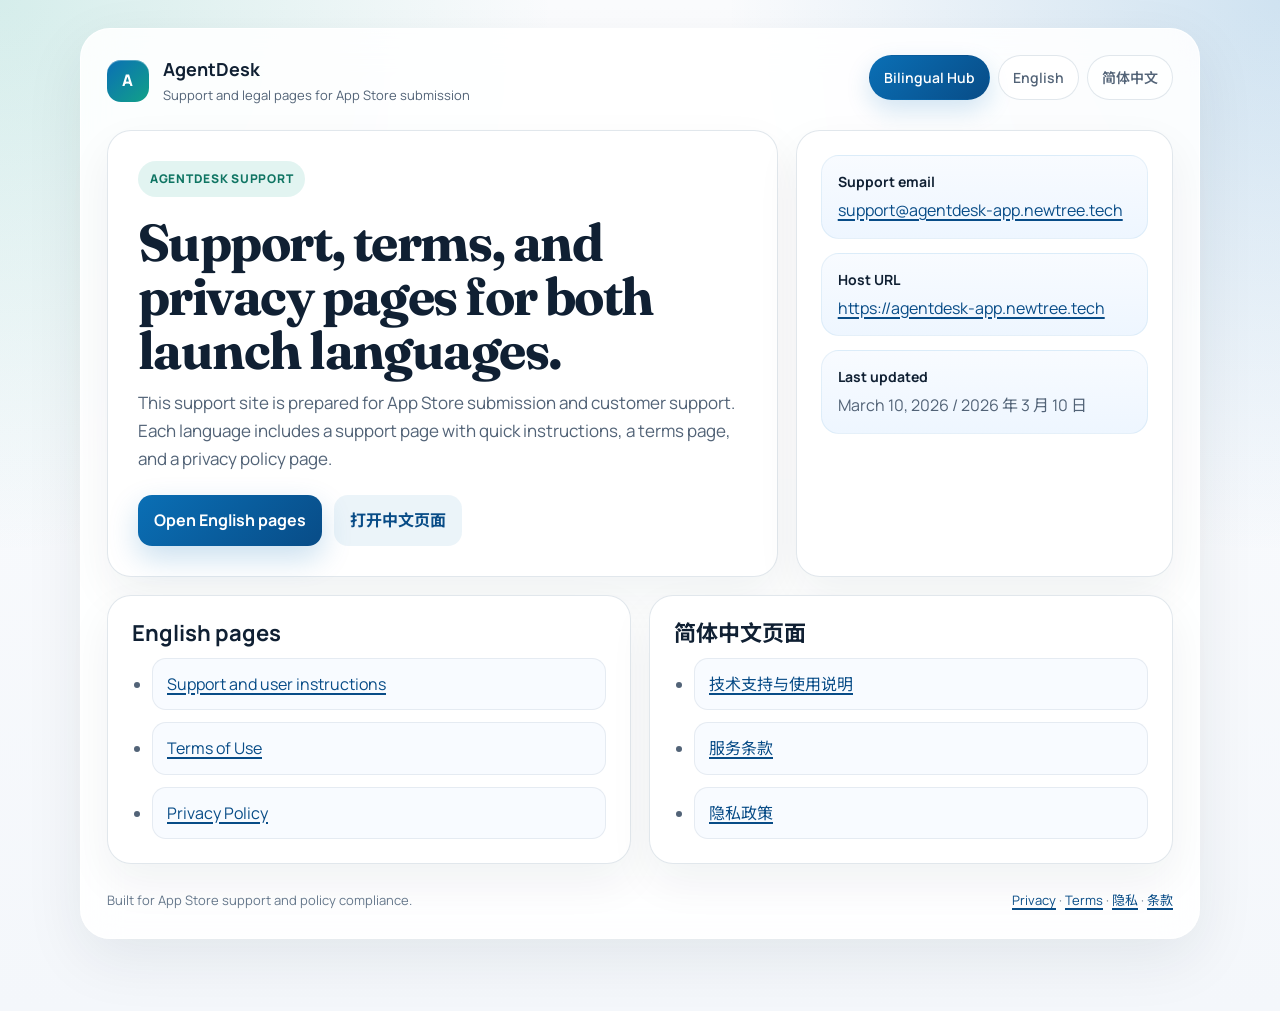
==== docs/index.html @ c3d72cb9 "Initial commit" ====
<!doctype html>
<html lang="en">
<head>
  <meta charset="utf-8">
  <meta name="viewport" content="width=device-width, initial-scale=1">
  <title>AgentDesk Support Hub</title>
  <meta name="description" content="Localized AgentDesk support, terms, and privacy pages for English and Simplified Chinese App Store users.">
  <link rel="stylesheet" href="./assets/styles.css">
</head>
<body>
  <main class="container">
    <div class="shell">
      <header class="site-header">
        <a class="brand" href="https://agentdesk-app.newtree.tech">
          <span class="brand-mark">A</span>
          <span class="brand-copy">
            <strong>AgentDesk</strong>
            <span>Support and legal pages for App Store submission</span>
          </span>
        </a>
        <div class="header-actions">
          <nav class="nav-row" aria-label="Language switch">
            <a class="pill active" href="./index.html">Bilingual Hub</a>
            <a class="pill" href="./en/index.html">English</a>
            <a class="pill" href="./zh/index.html">简体中文</a>
          </nav>
        </div>
      </header>

      <section class="hero">
        <div class="hero-main">
          <span class="kicker">AgentDesk Support</span>
          <h1>Support, terms, and privacy pages for both launch languages.</h1>
          <p>This support site is prepared for App Store submission and customer support. Each language includes a support page with quick instructions, a terms page, and a privacy policy page.</p>
          <div class="hero-actions">
            <a class="button-link primary" href="./en/index.html">Open English pages</a>
            <a class="button-link secondary" href="./zh/index.html">打开中文页面</a>
          </div>
        </div>
        <aside class="hero-side">
          <div class="meta-block">
            <strong>Support email</strong>
            <p><a href="mailto:support@agentdesk-app.newtree.tech">support@agentdesk-app.newtree.tech</a></p>
          </div>
          <div class="meta-block">
            <strong>Host URL</strong>
            <p><a href="https://agentdesk-app.newtree.tech">https://agentdesk-app.newtree.tech</a></p>
          </div>
          <div class="meta-block">
            <strong>Last updated</strong>
            <p>March 10, 2026 / 2026 年 3 月 10 日</p>
          </div>
        </aside>
      </section>

      <section class="grid">
        <article class="panel">
          <h2>English pages</h2>
          <ul class="link-list">
            <li><a href="./en/index.html">Support and user instructions</a></li>
            <li><a href="./en/terms.html">Terms of Use</a></li>
            <li><a href="./en/privacy.html">Privacy Policy</a></li>
          </ul>
        </article>
        <article class="panel">
          <h2>简体中文页面</h2>
          <ul class="link-list">
            <li><a href="./zh/index.html">技术支持与使用说明</a></li>
            <li><a href="./zh/terms.html">服务条款</a></li>
            <li><a href="./zh/privacy.html">隐私政策</a></li>
          </ul>
        </article>
      </section>

      <footer class="site-footer">
        <span>Built for App Store support and policy compliance.</span>
        <span><a href="./en/privacy.html">Privacy</a> · <a href="./en/terms.html">Terms</a> · <a href="./zh/privacy.html">隐私</a> · <a href="./zh/terms.html">条款</a></span>
      </footer>
    </div>
  </main>
</body>
</html>
---- docs/assets/styles.css ----
@import url('https://fonts.googleapis.com/css2?family=Fraunces:wght@600;700&family=Manrope:wght@400;500;600;700;800&family=Noto+Sans+SC:wght@400;500;700&display=swap');

:root {
  --bg: #f4f7fb;
  --bg-strong: #e8f0fb;
  --surface: rgba(255, 255, 255, 0.88);
  --surface-strong: #ffffff;
  --border: rgba(12, 60, 96, 0.12);
  --text: #102033;
  --muted: #526377;
  --brand: #0a6fb5;
  --brand-strong: #084c87;
  --accent: #12a188;
  --warm: #f29d52;
  --shadow: 0 20px 60px rgba(16, 32, 51, 0.08);
  --radius-xl: 24px;
  --radius-lg: 18px;
  --radius-md: 14px;
}

* {
  box-sizing: border-box;
}

html {
  scroll-behavior: smooth;
}

body {
  margin: 0;
  color: var(--text);
  font-family: 'Manrope', 'Noto Sans SC', 'PingFang SC', 'Hiragino Sans GB', sans-serif;
  background:
    radial-gradient(circle at top left, rgba(18, 161, 136, 0.16), transparent 34%),
    radial-gradient(circle at top right, rgba(10, 111, 181, 0.18), transparent 34%),
    linear-gradient(180deg, #fbfcfe 0%, var(--bg) 100%);
  line-height: 1.65;
}

body.lang-zh {
  font-family: 'Noto Sans SC', 'Manrope', 'PingFang SC', 'Hiragino Sans GB', sans-serif;
}

img {
  max-width: 100%;
  display: block;
}

a {
  color: var(--brand-strong);
  text-decoration-thickness: 1.5px;
  text-underline-offset: 3px;
}

p,
li {
  color: var(--muted);
}

.container {
  width: min(1120px, calc(100% - 32px));
  margin: 0 auto;
  padding: 28px 0 72px;
}

.shell {
  background: var(--surface);
  backdrop-filter: blur(18px);
  border: 1px solid rgba(255, 255, 255, 0.8);
  border-radius: 30px;
  box-shadow: var(--shadow);
  padding: 26px;
}

.site-header {
  display: flex;
  align-items: flex-start;
  justify-content: space-between;
  gap: 18px;
  margin-bottom: 24px;
}

.brand {
  display: inline-flex;
  align-items: center;
  gap: 14px;
  color: var(--text);
  text-decoration: none;
}

.brand-mark {
  width: 42px;
  height: 42px;
  border-radius: 14px;
  display: grid;
  place-items: center;
  color: #fff;
  font-weight: 800;
  letter-spacing: 0.03em;
  background: linear-gradient(135deg, var(--brand), var(--accent));
  box-shadow: inset 0 1px 0 rgba(255, 255, 255, 0.3);
}

.brand-copy strong {
  display: block;
  font-size: 18px;
}

.brand-copy span {
  display: block;
  font-size: 13px;
  color: var(--muted);
}

.header-actions {
  display: flex;
  flex-direction: column;
  gap: 10px;
  align-items: flex-end;
}

.nav-row {
  display: flex;
  gap: 8px;
  flex-wrap: wrap;
  justify-content: flex-end;
}

.pill {
  display: inline-flex;
  align-items: center;
  justify-content: center;
  min-height: 42px;
  padding: 10px 14px;
  border-radius: 999px;
  border: 1px solid var(--border);
  background: rgba(255, 255, 255, 0.76);
  color: var(--muted);
  text-decoration: none;
  font-size: 14px;
  font-weight: 600;
}

.pill:hover,
.pill:focus-visible {
  border-color: rgba(10, 111, 181, 0.3);
  color: var(--brand-strong);
  outline: none;
}

.pill.active {
  color: #fff;
  background: linear-gradient(135deg, var(--brand), var(--brand-strong));
  border-color: transparent;
  box-shadow: 0 10px 24px rgba(10, 111, 181, 0.18);
}

.hero {
  display: grid;
  grid-template-columns: minmax(0, 1.6fr) minmax(280px, 0.9fr);
  gap: 18px;
  margin-bottom: 18px;
}

.hero-main,
.hero-side,
.panel,
.article {
  border-radius: var(--radius-xl);
  border: 1px solid var(--border);
  background: var(--surface-strong);
  box-shadow: 0 18px 45px rgba(16, 32, 51, 0.06);
}

.hero-main {
  padding: 30px;
}

.kicker {
  display: inline-flex;
  align-items: center;
  gap: 8px;
  padding: 8px 12px;
  border-radius: 999px;
  background: rgba(18, 161, 136, 0.12);
  color: #0f7563;
  font-size: 12px;
  font-weight: 800;
  letter-spacing: 0.06em;
  text-transform: uppercase;
}

h1,
.article h1 {
  margin: 18px 0 12px;
  font-family: 'Fraunces', 'Noto Sans SC', serif;
  font-size: clamp(34px, 5vw, 52px);
  line-height: 1.04;
  letter-spacing: -0.03em;
}

.hero-main p {
  margin: 0 0 12px;
  font-size: 17px;
}

.hero-actions {
  display: flex;
  flex-wrap: wrap;
  gap: 12px;
  margin-top: 22px;
}

.button-link {
  display: inline-flex;
  align-items: center;
  justify-content: center;
  min-height: 48px;
  padding: 12px 16px;
  border-radius: 14px;
  text-decoration: none;
  font-weight: 700;
}

.button-link.primary {
  color: #fff;
  background: linear-gradient(135deg, var(--brand), var(--brand-strong));
  box-shadow: 0 12px 30px rgba(10, 111, 181, 0.22);
}

.button-link.secondary {
  color: var(--brand-strong);
  background: rgba(10, 111, 181, 0.08);
}

.hero-side {
  padding: 24px;
  display: grid;
  gap: 14px;
  align-content: start;
}

.meta-block {
  padding: 14px 16px;
  border-radius: var(--radius-lg);
  background: linear-gradient(180deg, #f8fbff 0%, #eef6ff 100%);
  border: 1px solid rgba(10, 111, 181, 0.08);
}

.meta-block strong {
  display: block;
  margin-bottom: 4px;
  font-size: 14px;
}

.grid {
  display: grid;
  gap: 18px;
  grid-template-columns: repeat(auto-fit, minmax(240px, 1fr));
  margin-bottom: 18px;
}

.panel {
  padding: 24px;
}

.panel h2,
.article h2 {
  margin: 0 0 12px;
  font-size: 22px;
  line-height: 1.2;
}

.article {
  padding: 28px;
  margin-bottom: 18px;
}

.article h2 {
  margin-top: 24px;
}

.article h2:first-of-type {
  margin-top: 18px;
}

.article ul,
.article ol,
.panel ul,
.panel ol {
  margin: 0;
  padding-left: 20px;
}

.info-list,
.step-list,
.link-list {
  display: grid;
  gap: 12px;
}

.step-list li,
.info-list li,
.link-list li {
  padding: 12px 14px;
  border-radius: var(--radius-md);
  border: 1px solid rgba(12, 60, 96, 0.08);
  background: #f8fbff;
}

.checklist {
  display: grid;
  gap: 10px;
}

.checklist p,
.faq-item p,
.meta-block p,
.note {
  margin: 0;
}

.callout {
  padding: 16px 18px;
  border-radius: var(--radius-lg);
  border: 1px solid rgba(242, 157, 82, 0.25);
  background: linear-gradient(180deg, rgba(242, 157, 82, 0.12), rgba(242, 157, 82, 0.05));
}

.callout strong {
  display: block;
  margin-bottom: 6px;
}

.faq {
  display: grid;
  gap: 12px;
}

.faq-item {
  padding: 16px 18px;
  border-radius: var(--radius-lg);
  border: 1px solid rgba(12, 60, 96, 0.08);
  background: linear-gradient(180deg, #ffffff 0%, #f9fbfe 100%);
}

.faq-item strong {
  display: block;
  margin-bottom: 6px;
}

.site-footer {
  display: flex;
  justify-content: space-between;
  gap: 16px;
  flex-wrap: wrap;
  padding-top: 8px;
  color: #66788c;
  font-size: 13px;
}

.hero-links,
.inline-links {
  display: flex;
  flex-wrap: wrap;
  gap: 10px 14px;
}

.hero-links a,
.inline-links a {
  font-weight: 700;
}

@media (max-width: 900px) {
  .hero {
    grid-template-columns: 1fr;
  }

  .site-header,
  .header-actions {
    align-items: stretch;
  }

  .site-header {
    flex-direction: column;
  }

  .nav-row {
    justify-content: flex-start;
  }
}

@media (max-width: 640px) {
  .container {
    width: min(100% - 20px, 1120px);
    padding: 12px 0 44px;
  }

  .shell,
  .article,
  .hero-main,
  .hero-side,
  .panel {
    padding: 20px;
  }

  h1,
  .article h1 {
    font-size: 32px;
  }

  .pill,
  .button-link {
    width: 100%;
  }

  .hero-actions,
  .hero-links,
  .inline-links {
    flex-direction: column;
  }
}
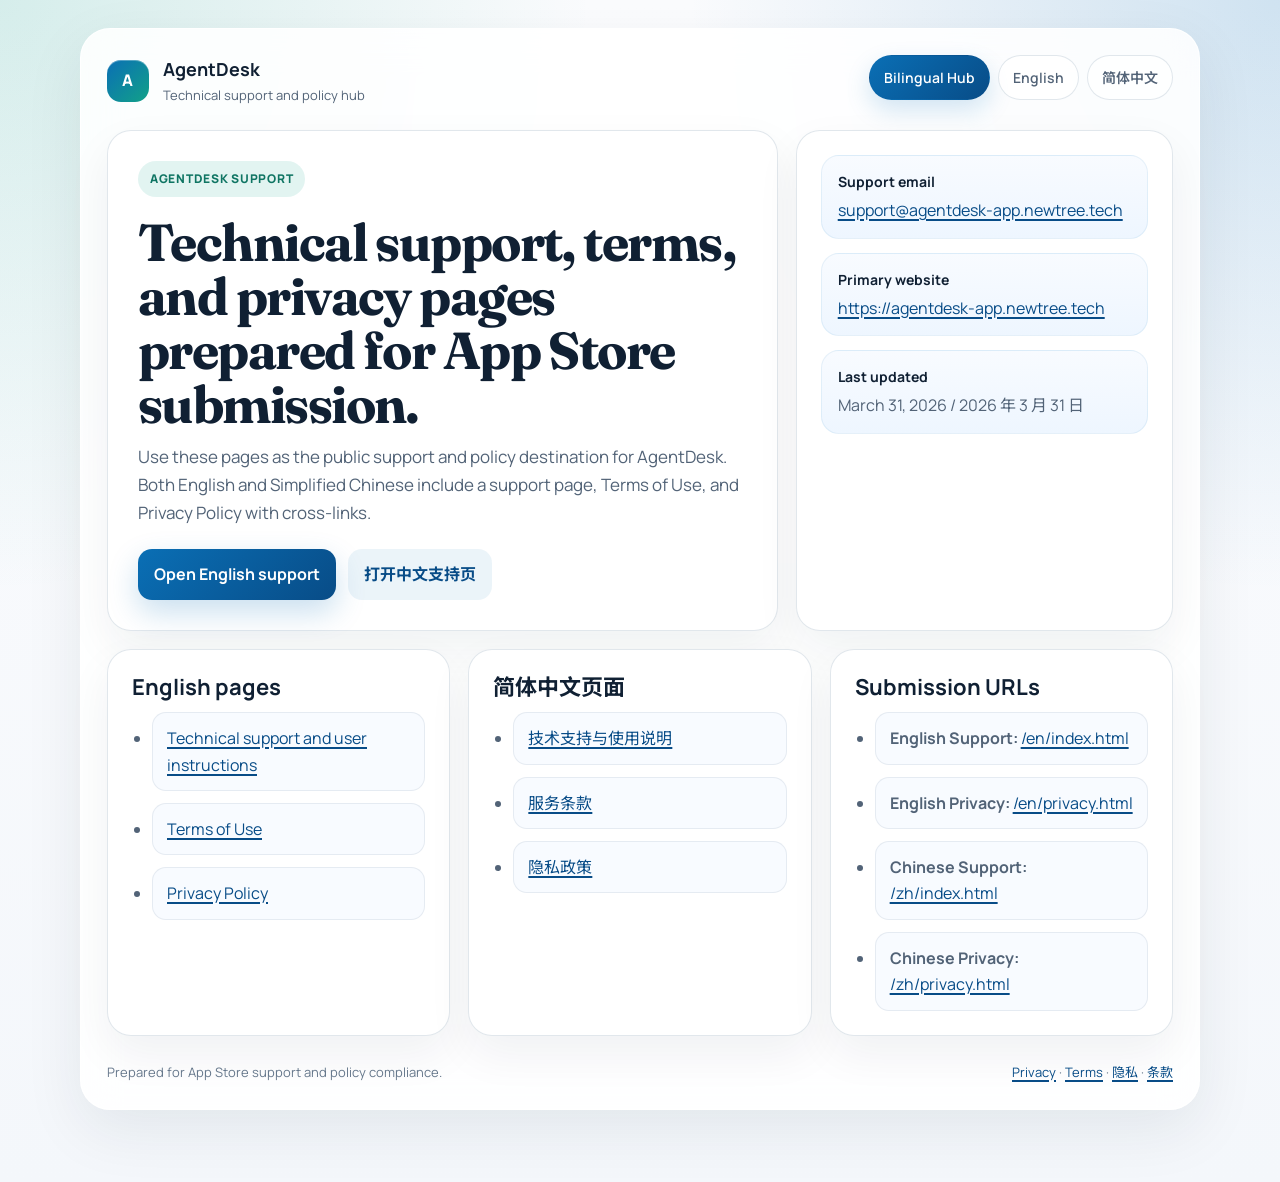
==== commit 787ab966: "Update docs site HTML (en/zh index, privacy, terms) Made-with: Cursor" ====
--- a/docs/index.html
+++ b/docs/index.html
@@ -4,18 +4,18 @@
   <meta charset="utf-8">
   <meta name="viewport" content="width=device-width, initial-scale=1">
   <title>AgentDesk Support Hub</title>
-  <meta name="description" content="Localized AgentDesk support, terms, and privacy pages for English and Simplified Chinese App Store users.">
+  <meta name="description" content="AgentDesk technical support, terms of use, and privacy policy pages for English and Simplified Chinese App Store users.">
   <link rel="stylesheet" href="./assets/styles.css">
 </head>
 <body>
   <main class="container">
     <div class="shell">
       <header class="site-header">
-        <a class="brand" href="https://agentdesk-app.newtree.tech">
+        <a class="brand" href="./index.html">
           <span class="brand-mark">A</span>
           <span class="brand-copy">
             <strong>AgentDesk</strong>
-            <span>Support and legal pages for App Store submission</span>
+            <span>Technical support and policy hub</span>
           </span>
         </a>
         <div class="header-actions">
@@ -30,11 +30,11 @@
       <section class="hero">
         <div class="hero-main">
           <span class="kicker">AgentDesk Support</span>
-          <h1>Support, terms, and privacy pages for both launch languages.</h1>
-          <p>This support site is prepared for App Store submission and customer support. Each language includes a support page with quick instructions, a terms page, and a privacy policy page.</p>
+          <h1>Technical support, terms, and privacy pages prepared for App Store submission.</h1>
+          <p>Use these pages as the public support and policy destination for AgentDesk. Both English and Simplified Chinese include a support page, Terms of Use, and Privacy Policy with cross-links.</p>
           <div class="hero-actions">
-            <a class="button-link primary" href="./en/index.html">Open English pages</a>
-            <a class="button-link secondary" href="./zh/index.html">打开中文页面</a>
+            <a class="button-link primary" href="./en/index.html">Open English support</a>
+            <a class="button-link secondary" href="./zh/index.html">打开中文支持页</a>
           </div>
         </div>
         <aside class="hero-side">
@@ -43,12 +43,12 @@
             <p><a href="mailto:support@agentdesk-app.newtree.tech">support@agentdesk-app.newtree.tech</a></p>
           </div>
           <div class="meta-block">
-            <strong>Host URL</strong>
+            <strong>Primary website</strong>
             <p><a href="https://agentdesk-app.newtree.tech">https://agentdesk-app.newtree.tech</a></p>
           </div>
           <div class="meta-block">
             <strong>Last updated</strong>
-            <p>March 10, 2026 / 2026 年 3 月 10 日</p>
+            <p>March 31, 2026 / 2026 年 3 月 31 日</p>
           </div>
         </aside>
       </section>
@@ -57,7 +57,7 @@
         <article class="panel">
           <h2>English pages</h2>
           <ul class="link-list">
-            <li><a href="./en/index.html">Support and user instructions</a></li>
+            <li><a href="./en/index.html">Technical support and user instructions</a></li>
             <li><a href="./en/terms.html">Terms of Use</a></li>
             <li><a href="./en/privacy.html">Privacy Policy</a></li>
           </ul>
@@ -70,10 +70,19 @@
             <li><a href="./zh/privacy.html">隐私政策</a></li>
           </ul>
         </article>
+        <article class="panel">
+          <h2>Submission URLs</h2>
+          <ul class="link-list">
+            <li><strong>English Support:</strong> <a href="https://agentdesk-app.newtree.tech/en/index.html">/en/index.html</a></li>
+            <li><strong>English Privacy:</strong> <a href="https://agentdesk-app.newtree.tech/en/privacy.html">/en/privacy.html</a></li>
+            <li><strong>Chinese Support:</strong> <a href="https://agentdesk-app.newtree.tech/zh/index.html">/zh/index.html</a></li>
+            <li><strong>Chinese Privacy:</strong> <a href="https://agentdesk-app.newtree.tech/zh/privacy.html">/zh/privacy.html</a></li>
+          </ul>
+        </article>
       </section>
 
       <footer class="site-footer">
-        <span>Built for App Store support and policy compliance.</span>
+        <span>Prepared for App Store support and policy compliance.</span>
         <span><a href="./en/privacy.html">Privacy</a> · <a href="./en/terms.html">Terms</a> · <a href="./zh/privacy.html">隐私</a> · <a href="./zh/terms.html">条款</a></span>
       </footer>
     </div>
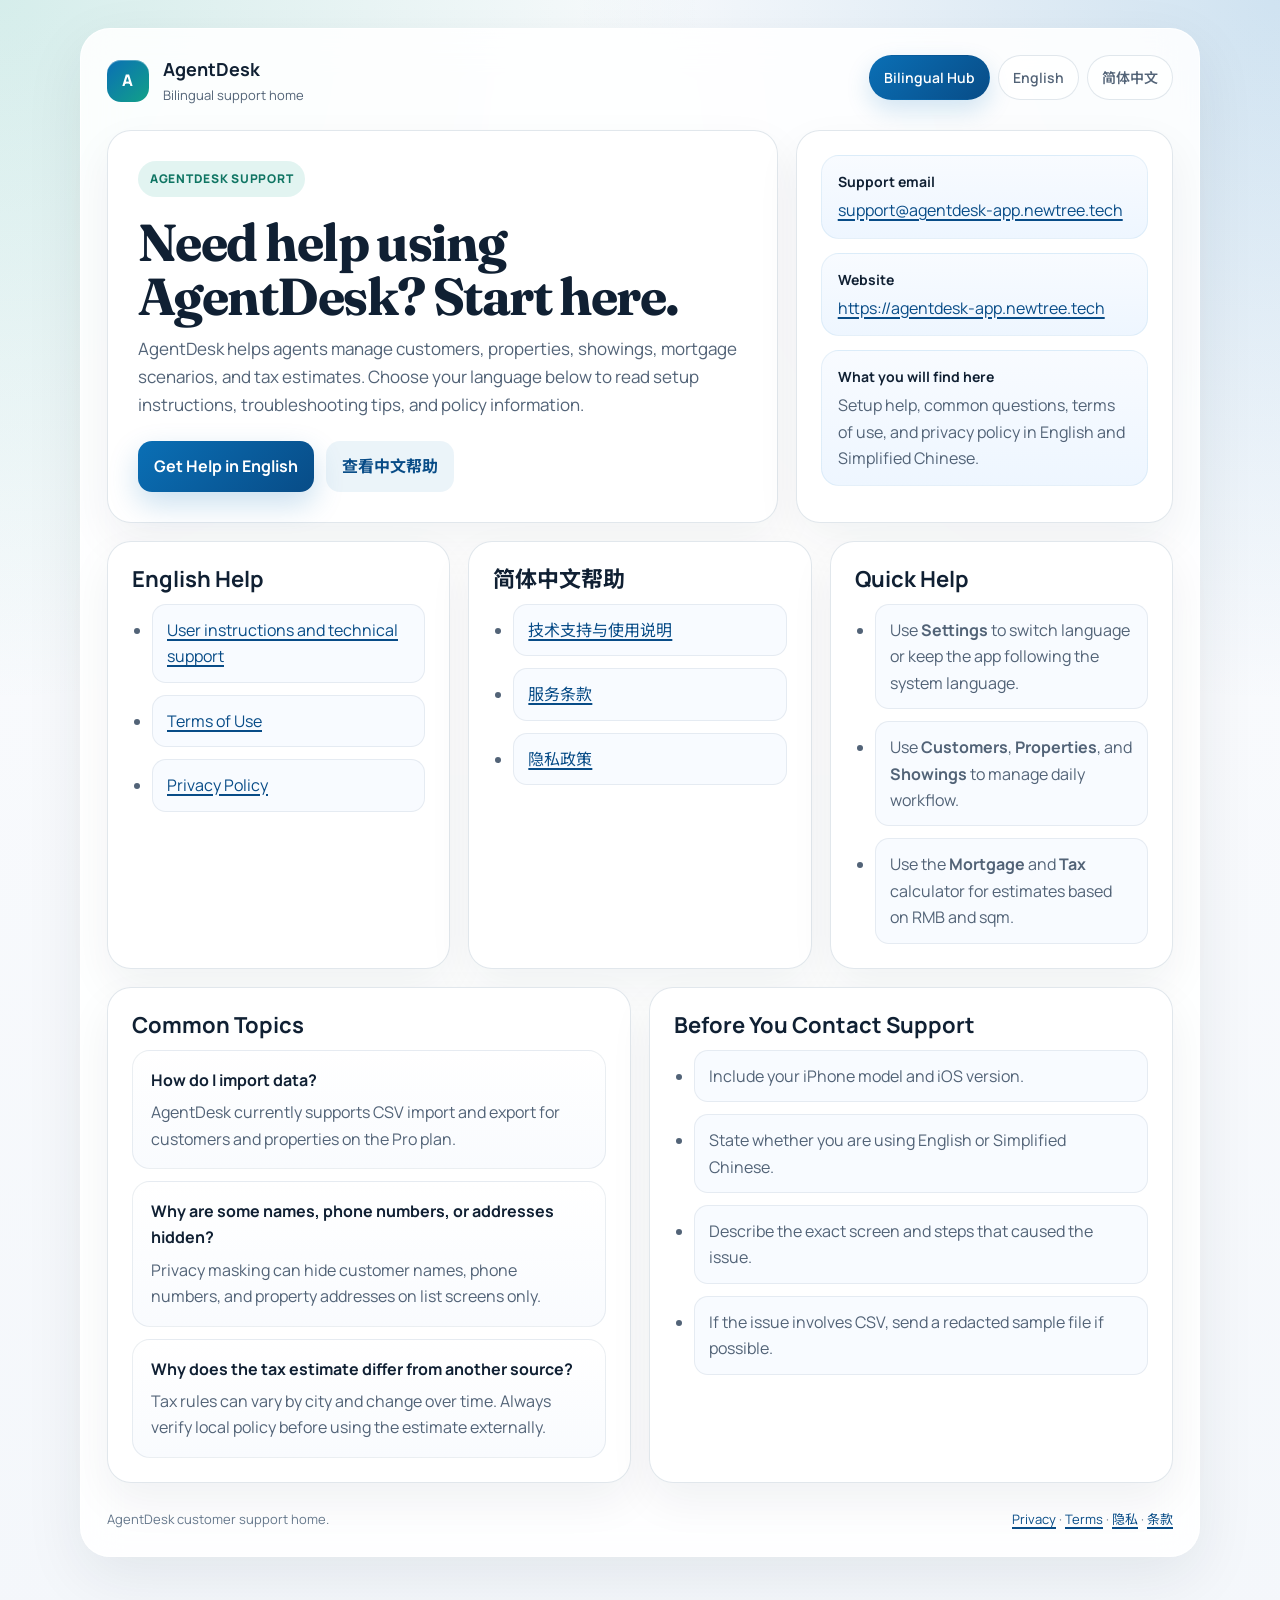
==== commit d35241be: "Update docs root index page Made-with: Cursor" ====
--- a/docs/index.html
+++ b/docs/index.html
@@ -4,7 +4,7 @@
   <meta charset="utf-8">
   <meta name="viewport" content="width=device-width, initial-scale=1">
   <title>AgentDesk Support Hub</title>
-  <meta name="description" content="AgentDesk technical support, terms of use, and privacy policy pages for English and Simplified Chinese App Store users.">
+  <meta name="description" content="AgentDesk support home with bilingual help links, contact information, and quick guidance for customers using the app.">
   <link rel="stylesheet" href="./assets/styles.css">
 </head>
 <body>
@@ -15,7 +15,7 @@
           <span class="brand-mark">A</span>
           <span class="brand-copy">
             <strong>AgentDesk</strong>
-            <span>Technical support and policy hub</span>
+            <span>Bilingual support home</span>
           </span>
         </a>
         <div class="header-actions">
@@ -30,11 +30,11 @@
       <section class="hero">
         <div class="hero-main">
           <span class="kicker">AgentDesk Support</span>
-          <h1>Technical support, terms, and privacy pages prepared for App Store submission.</h1>
-          <p>Use these pages as the public support and policy destination for AgentDesk. Both English and Simplified Chinese include a support page, Terms of Use, and Privacy Policy with cross-links.</p>
+          <h1>Need help using AgentDesk? Start here.</h1>
+          <p>AgentDesk helps agents manage customers, properties, showings, mortgage scenarios, and tax estimates. Choose your language below to read setup instructions, troubleshooting tips, and policy information.</p>
           <div class="hero-actions">
-            <a class="button-link primary" href="./en/index.html">Open English support</a>
-            <a class="button-link secondary" href="./zh/index.html">打开中文支持页</a>
+            <a class="button-link primary" href="./en/index.html">Get Help in English</a>
+            <a class="button-link secondary" href="./zh/index.html">查看中文帮助</a>
           </div>
         </div>
         <aside class="hero-side">
@@ -43,27 +43,27 @@
             <p><a href="mailto:support@agentdesk-app.newtree.tech">support@agentdesk-app.newtree.tech</a></p>
           </div>
           <div class="meta-block">
-            <strong>Primary website</strong>
+            <strong>Website</strong>
             <p><a href="https://agentdesk-app.newtree.tech">https://agentdesk-app.newtree.tech</a></p>
           </div>
           <div class="meta-block">
-            <strong>Last updated</strong>
-            <p>March 31, 2026 / 2026 年 3 月 31 日</p>
+            <strong>What you will find here</strong>
+            <p>Setup help, common questions, terms of use, and privacy policy in English and Simplified Chinese.</p>
           </div>
         </aside>
       </section>
 
       <section class="grid">
         <article class="panel">
-          <h2>English pages</h2>
+          <h2>English Help</h2>
           <ul class="link-list">
-            <li><a href="./en/index.html">Technical support and user instructions</a></li>
+            <li><a href="./en/index.html">User instructions and technical support</a></li>
             <li><a href="./en/terms.html">Terms of Use</a></li>
             <li><a href="./en/privacy.html">Privacy Policy</a></li>
           </ul>
         </article>
         <article class="panel">
-          <h2>简体中文页面</h2>
+          <h2>简体中文帮助</h2>
           <ul class="link-list">
             <li><a href="./zh/index.html">技术支持与使用说明</a></li>
             <li><a href="./zh/terms.html">服务条款</a></li>
@@ -71,18 +71,46 @@
           </ul>
         </article>
         <article class="panel">
-          <h2>Submission URLs</h2>
+          <h2>Quick Help</h2>
           <ul class="link-list">
-            <li><strong>English Support:</strong> <a href="https://agentdesk-app.newtree.tech/en/index.html">/en/index.html</a></li>
-            <li><strong>English Privacy:</strong> <a href="https://agentdesk-app.newtree.tech/en/privacy.html">/en/privacy.html</a></li>
-            <li><strong>Chinese Support:</strong> <a href="https://agentdesk-app.newtree.tech/zh/index.html">/zh/index.html</a></li>
-            <li><strong>Chinese Privacy:</strong> <a href="https://agentdesk-app.newtree.tech/zh/privacy.html">/zh/privacy.html</a></li>
+            <li>Use <strong>Settings</strong> to switch language or keep the app following the system language.</li>
+            <li>Use <strong>Customers</strong>, <strong>Properties</strong>, and <strong>Showings</strong> to manage daily workflow.</li>
+            <li>Use the <strong>Mortgage</strong> and <strong>Tax</strong> calculator for estimates based on RMB and sqm.</li>
+          </ul>
+        </article>
+      </section>
+
+      <section class="grid">
+        <article class="panel">
+          <h2>Common Topics</h2>
+          <div class="faq">
+            <div class="faq-item">
+              <strong>How do I import data?</strong>
+              <p>AgentDesk currently supports CSV import and export for customers and properties on the Pro plan.</p>
+            </div>
+            <div class="faq-item">
+              <strong>Why are some names, phone numbers, or addresses hidden?</strong>
+              <p>Privacy masking can hide customer names, phone numbers, and property addresses on list screens only.</p>
+            </div>
+            <div class="faq-item">
+              <strong>Why does the tax estimate differ from another source?</strong>
+              <p>Tax rules can vary by city and change over time. Always verify local policy before using the estimate externally.</p>
+            </div>
+          </div>
+        </article>
+        <article class="panel">
+          <h2>Before You Contact Support</h2>
+          <ul class="info-list">
+            <li>Include your iPhone model and iOS version.</li>
+            <li>State whether you are using English or Simplified Chinese.</li>
+            <li>Describe the exact screen and steps that caused the issue.</li>
+            <li>If the issue involves CSV, send a redacted sample file if possible.</li>
           </ul>
         </article>
       </section>
 
       <footer class="site-footer">
-        <span>Prepared for App Store support and policy compliance.</span>
+        <span>AgentDesk customer support home.</span>
         <span><a href="./en/privacy.html">Privacy</a> · <a href="./en/terms.html">Terms</a> · <a href="./zh/privacy.html">隐私</a> · <a href="./zh/terms.html">条款</a></span>
       </footer>
     </div>
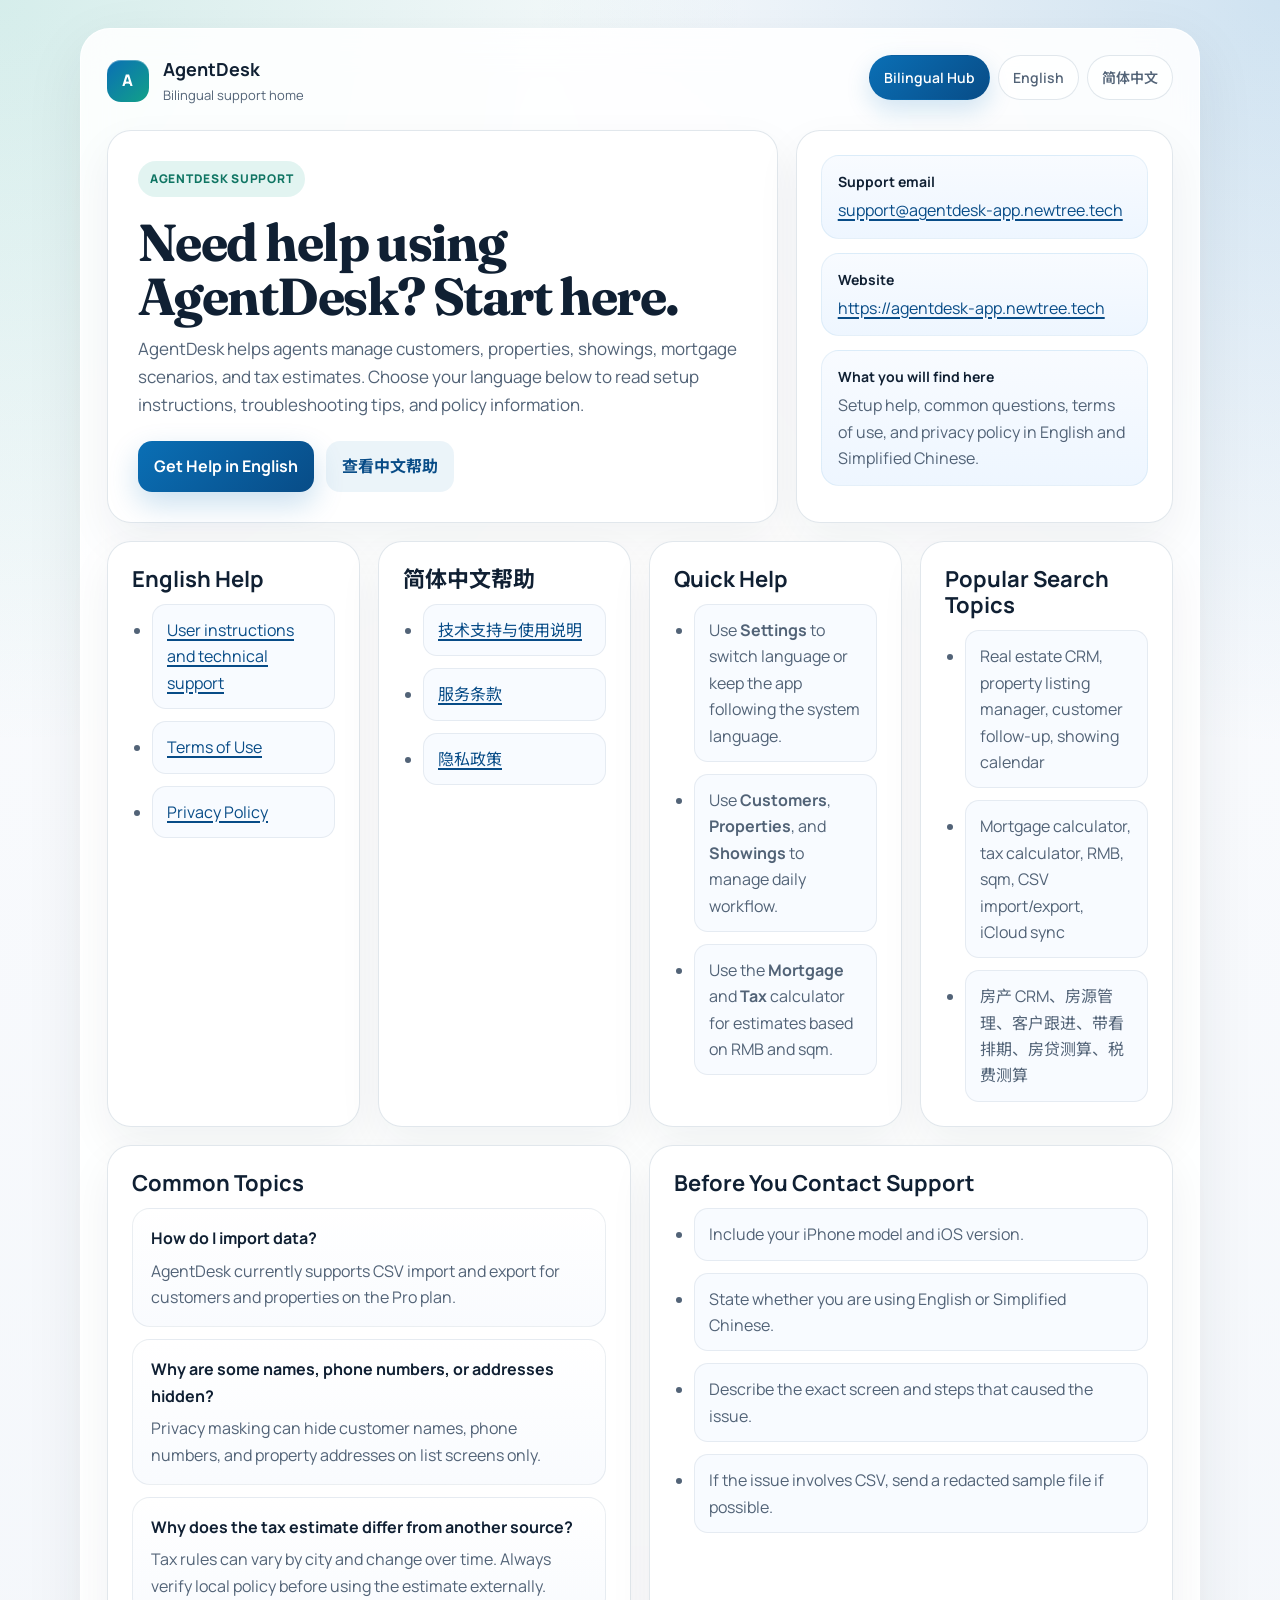
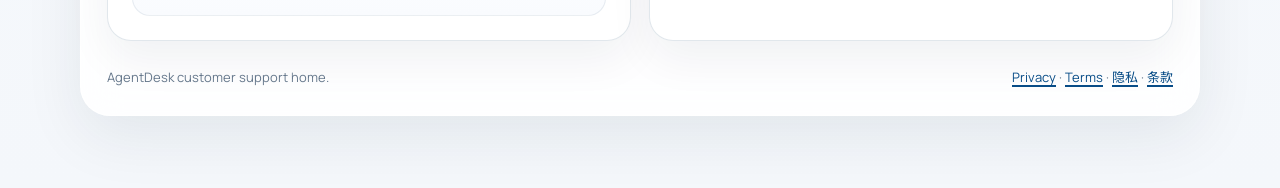
==== commit 654231e2: "Update documentation pages" ====
--- a/docs/index.html
+++ b/docs/index.html
@@ -3,8 +3,9 @@
 <head>
   <meta charset="utf-8">
   <meta name="viewport" content="width=device-width, initial-scale=1">
-  <title>AgentDesk Support Hub</title>
-  <meta name="description" content="AgentDesk support home with bilingual help links, contact information, and quick guidance for customers using the app.">
+  <title>AgentDesk Support Hub | CRM, showings, mortgage, tax</title>
+  <meta name="description" content="AgentDesk bilingual support hub for real estate CRM, property management, customer follow-up, showing schedules, mortgage calculator, tax calculator, CSV import, and Pro sync help.">
+  <meta name="keywords" content="AgentDesk support, real estate CRM, property management, customer management, showing schedule, mortgage calculator, tax calculator, CSV import export, iCloud sync, WeChat, RMB, sqm, 房产 CRM, 带看, 房贷测算, 税费测算">
   <link rel="stylesheet" href="./assets/styles.css">
 </head>
 <body>
@@ -78,6 +79,14 @@
             <li>Use the <strong>Mortgage</strong> and <strong>Tax</strong> calculator for estimates based on RMB and sqm.</li>
           </ul>
         </article>
+        <article class="panel">
+          <h2>Popular Search Topics</h2>
+          <ul class="info-list">
+            <li>Real estate CRM, property listing manager, customer follow-up, showing calendar</li>
+            <li>Mortgage calculator, tax calculator, RMB, sqm, CSV import/export, iCloud sync</li>
+            <li>房产 CRM、房源管理、客户跟进、带看排期、房贷测算、税费测算</li>
+          </ul>
+        </article>
       </section>
 
       <section class="grid">
